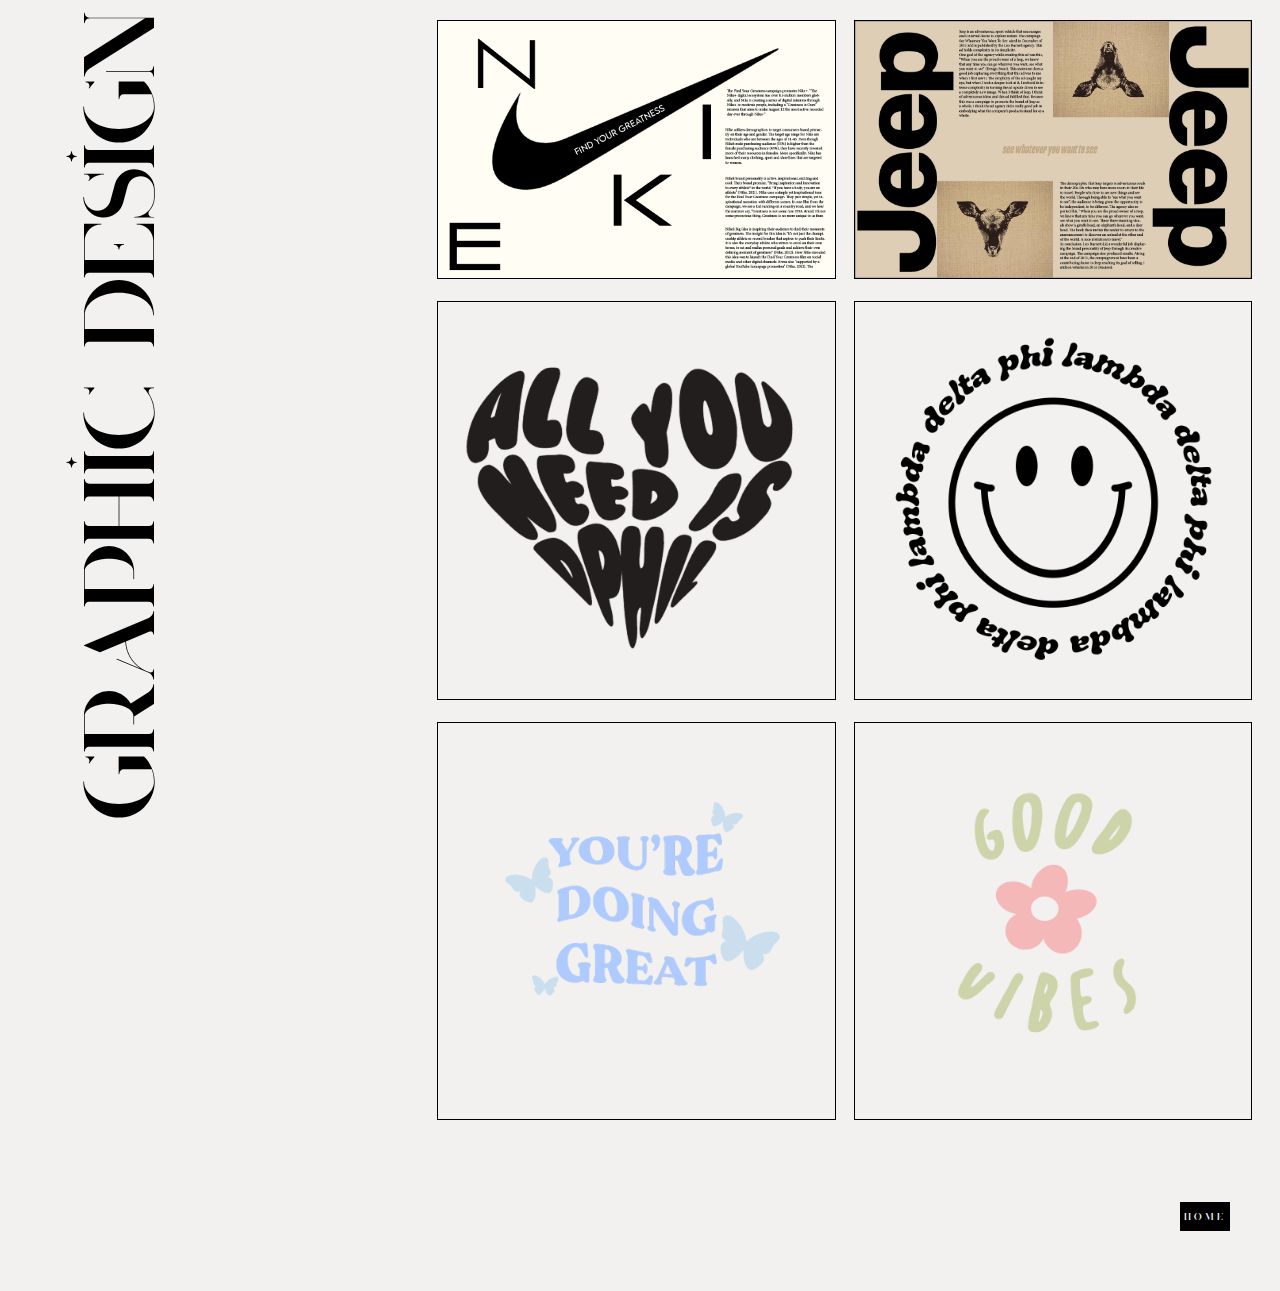
==== graphic-design.html @ b5dbe9f8 "first commit" ====
<!doctype html>
<html lang="en">
<head>
    <meta charset="UTF-8">
    <meta name="viewport" content="width=device-width, initial-scale=1.0">
    <title>Jennifer Nguyen | portfolio</title>
    <link rel="preconnect" href="https://fonts.googleapis.com">
    <link rel="preconnect" href="https://fonts.gstatic.com" crossorigin>
    <link href="https://fonts.googleapis.com/css2?family=Nanum+Gothic&display=swap" rel="stylesheet">
    <link href="https://fonts.googleapis.com/css2?family=Poppins:ital,wght@0,300;0,400;0,500;0,600;1,300;1,400&display=swap" rel="stylesheet">
    <link rel="stylesheet" href="//use.fontawesome.com/releases/v5.0.7/css/all.css">
    <link rel="stylesheet" href="/css/styles.css">
    <style> 
    @font-face {
           font-family: scientist;
           src: url(/font/scientist.ttf);
        }
        
        * {
           font-family: scientist;
        }
        @font-face {
           font-family: huova;
           src: url(/font/huova.otf);
        }
        
        * {
           font-family: huova;
        }


        
        </style>
</head>

<body>

<div class="graphic-design">
    <div class="graphic">
        <h1>graphic design</h1>

    </div>

    <div class="graphic">
        <img src="/img/graphic1.jpg " alt="graphic1"/>
        <img src="/img/graphic3.png " alt="graphic3"/>
        <img src="/img/graphic5.png " alt="graphic5"/>
    </div>

    <div class="graphic">
        <img src="/img/graphic2.jpg " alt="graphic2"/>
        <img src="/img/graphic4.png " alt="graphic4"/>
        <img src="/img/graphic6.png " alt="graphic6"/>
    </div>
</div>    

<div class="bottom">
    <div class="home">
        <a href="/index.html"><h3>home</h3></a>
    </div>
</div>
</body>
---- css/styles.css ----
/******* HEAD *******/

body{
    background-color:#f2f1ef;
    overflow-x: hidden;
    margin: 0 auto;
}
.grid-container {
    display: grid;
    grid-template-columns: auto auto auto auto auto auto auto;
    grid-gap: 25px;
    background-color: #f2f1ef;
    padding: 0 20px;
    margin-bottom: 100px;
    
  }
  
  .grid-container > div {
    background-color: #f2f1ef;
    text-align: center;
    font-size: 30px;
  }
  
  .item1 {
    grid-column: 1 / span 1;
    height: auto;
  }
  .item2 {
    grid-column: 2 / span 2;
  }
  .item3 {
    grid-column: 4 / span 2;
  }
  .item4 {
    grid-column: 6 / span 2;
  }

  .grid-container img{
      max-width: 100%;
      height: auto;
  }

  .item1 h1{
      font-family: huova;
      font-size: 120px;
      font-weight: 200;
      text-transform:uppercase;
      writing-mode: vertical-rl; 
      transform: rotate(-180deg);
      text-align: right;
      

  }

  .item1 p{
    font-family: huova;
    text-transform:uppercase;
    letter-spacing: 2px;
      font-size: 10px;
      font-weight: 200;
  }

  /******* NAV *******/
  .header-nav {
    width: 100%;
    z-index: 1;
    display: flex;
   justify-content: center;
    
  }
  
  .header-nav ul {
    list-style: none;
    margin: 0;
    padding: 0;
    display: flex;
    text-align: right;
    
  }
  
  .header-nav ul a {
    padding: 1rem;
  }
  
  .header-nav li a {
    font-family: scientist;
    font-size: 30px;
    font-weight: 100;
    text-align: center;
    color: #d7cfc8;
    text-decoration: none;
  }
  
  .header-nav li a:hover {
    color: #000;
  }

  /******* ABOUT *******/

  .myself:after {
    content: "";
    display: table;
    clear: both;
  }
  .text {
    float: left;
    width: 20%;
    height: 500px;
    padding:0;
    position: relative;
    margin-bottom: 100px;
   }

  .cream{
    background-color:#f2f1ef;
      
    }

  .black {
    background-color: #f2f1ef;
    
  }

  .cream h2{
    color: #d7cfc8;
    font-size: 70px;
    font-family: huova;
    font-weight: 200;
    text-align: center;;
  }
  .black h2{
    color: #000;
    font-size: 70px;
    font-family: huova;
    font-weight: 200;
    text-align: center;
  }

  .black p{
    color:#000;
    font-size: 12px;
    padding: 0 12px;
    text-align: center;
    margin-bottom: 50px;
    font-family: 'Nanum Gothic', sans-serif;
    line-height: 30px;
  }
  .cream p{
    color:#beb6af;
    font-size: 12px;
    padding: 0 12px;
    text-align: center;
    margin-bottom: 50px;
    font-family: 'Nanum Gothic', sans-serif;
    line-height: 30px;
  }
  .text .image-text{
    position: absolute;
    top: 32%;
    left: 50%;
    transform: translate(-50%, -50%);
    color: #000;
    font-size: 70px;
  }

  /******* WORK *********/

  .work-grid-container {
    display: grid;
    gap: 25px;
    background-color: #f2f1ef;
    margin-bottom: 50px;
    margin-left: 20px;
    padding: 0 20px;
    
  }
  
  .work-grid-container > div {
    background-color: #f2f1ef;
  }
  
  .work1 {
    grid-column: 2 / span 1;
    grid-row: 1;
    
  }
  .work2 {
    grid-column: 3 / span 5;
    grid-row: 1;
    
  }

  .work3 {
    grid-column: 1 / span 4;
    grid-row: 2;
    
  }

  .work4 {
    grid-column: 4 / span 4;
    grid-row: 2 / span 4;
    
  }

  .work5 {
    grid-column: 1 / span 4;
    grid-row: 3;
    
  }



  .work1 h3{
    font-size: 160px;
    font-family: scientist;
    color: #000;
    font-weight: 200;
    line-height: .5px;
    text-align: center;
  
    


  }
  
  .link h4 {
    font-family: huova;
    font-size: 30px;
    color: #f2f1ef;
    background-color: #000;
    text-transform: uppercase;
    text-align: center;
    padding: 0;
    margin: 0 auto;
  }

  .projects {
    position: relative;
    padding: 20px;
    margin: 0 auto;
  }


  .design {
    position: relative;
    padding: 30px 10px;
    margin: 20px;
   
  }

  .gdesign {
    position: relative;
    padding: 30px 10px;
    margin: 20px;
    
  }

  .photography {
    position: relative;
    padding: 80px 5px;
    margin: 20px;
  }

  
  .link {
    position: absolute;
    top: 50%;
    left: 50%;
    transform: translate(-50%, -50%);
  }

  .box img {
    width: 60%;
    height: auto;
    margin-right: auto;
    margin-left: auto;
    display: block;
    border: 1px solid #000;
    padding: 10px;
  }

  .link a{
    text-decoration: none;

  }
  .link p:hover{
    color: #d7cfc8;
  }

  .link p{
    color: #f2f1ef;
    font-size: 18px;
    font-family: 'Nanum Gothic', sans-serif;
    text-align: center;
    letter-spacing: 1px;

  }

  /****** CONTACT *******/

  .bottom:after {
    content: "";
    display: table;
    clear: both;
  }
  .circle {
    float: left;
    width: 70%;
    padding:0;
    position: relative;
    display: flex;
    justify-content: center;
    align-items: center;
    overflow: hidden;
    font-family: huova;
   }
.socials {
    float: left;
    width: 30%;
    padding:0;
    position: relative;
    margin-bottom: 100px;
   }

#circ{
    animation: spin 14s linear infinite;
    font-family: huova;
    font-size: 70px;
}

.contact{
  font-family: huova;
  text-transform: uppercase;
  color: #000;
  margin-bottom: 100px;
}
@keyframes spin{
    100%{
        transform: rotate(360deg);
    }}

.socials a{
  text-decoration: none;
  color: #000;
  font-size: 20px;
  line-height: 100px;
}

.socials a:hover{
  color:#d7cfc8;
}
.socials{
  margin: auto 0;
}

/****** WEB PROJECTS *******/

.top h1{
  font-family: huova;
  font-size: 100px;
  color: #000;
  font-weight: 200;
  margin-bottom: 0;
  line-height: 0;
}
.top p{
  font-family: scientist;
  font-size: 50px;
  font-weight: 100;
  color: #000;
  margin-top: 0;
  padding: 0 10px;
}

.projects-container {
  
  margin: 20px 0px 20px 50px;
  
  
}

.projects-background{
  background-image: url('/img/projects-background.JPG');
  background-repeat: no-repeat;
  background-size: 300px 1080px;
  background-attachment: fixed;
  background-position: right;
}

.site h2{
  font-family: huova;
  color: #f2f1ef;
  background-color: #000;
  font-size: 40px;
  font-weight: 200;
}

.projects-container p{
  font-family: 'Nanum Gothic', sans-serif;
  color: #000;
  font-size: 15px;
  font-weight: 200;
}

.description{
  width: 500px;
}


.btn-group {
  margin-left: auto;
  margin-right: auto;
}
  .btn-group button {
    border: 1px solid #000; 
    padding: 0px 10px; 
    margin: 0 10px;
    cursor: pointer;
    justify-content: center;
  }
  .btn-group button:hover {
    border: none;
    
  }

  .btn-group a{
    text-decoration: none;
  }

  .btn-group h2 {
    font-family: huovo;
    font-size: 7px;
    font-weight: 400;
    text-align: center;
    color: #000;
    letter-spacing: 3px;
    
  }

  .home a{
    text-decoration: none;
  
  }

  .home h3{
    color: #f2f1ef;
    background-color: #000;
    font-family: huova;
    font-size: 10px;
    font-weight: 100;
    padding: 10px 0;
    letter-spacing: 3px;
  }

  .home h3:hover{
    color: #000;
    background-color: #f2f1ef;
  }

  .home{
    width: 50px;
    margin: 50px;
    float: right;
    text-align: center;
  }

  /****** PHOTOGRAPHY *******/

  .title-photography h1{
    font-family: scientist;
    font-size: 150px;
    color: #000;
    font-weight: 200;
    padding: 50px 50px 0 50px;
    margin-bottom: 0;
    line-height: 0;
  }
  .title-photography p{
    font-family: huova;
    font-size: 10px;
    font-weight: 100;
    color: #000;
    margin-top: 0;
    padding:30px;
  }

  .wrapper {
    width: 100%;
    overflow: hidden;
    background-color: #000;
    padding: 30px 0;
    margin: 30px 0;
    
  }
  .photobanner {
    position: relative;
    height: 233px;
    display: flex;
    width: 100%;
    
  }
  
  .photobanner img {
    margin: 0px 25px;
  }
  
  .photobanner {
    animation: bannermove 50s linear infinite alternate-reverse;
  }

  .photobanner2 {
    animation: bannermove 50s linear infinite alternate;
  }

  .photobanner2 {
    position: relative;
    height: 233px;
    display: flex;
    width: 100%;
    
  }
  
  .photobanner2 img {
    margin: 0px 25px;
  }
  
  @keyframes bannermove {
    from {
      left: 0px;
    }
    to {
      left: -3200px;
    }
  }

  /****** WEB DESIGN ******/

  .redesign {
    position: relative;
    text-align: center;
    width: 40%;
    height: auto;
    margin-left: auto;
    margin-right: auto;
  
    
  }
  .redesign:before {
    content: "";
    display: block;
    position: absolute;
    top: 0;
    bottom: 0;
    left: 0;
    right: 0;
    width: 90%;
    height: 90%;
    background: #000;
    opacity: 20%;
  }
  .redesign img{
    width: 100%;
    margin-left: auto;
    margin-right: auto;
  }

  .centered h2{
    font-family: huova;
    color: #f2f1ef;
    font-size: 50px;
    font-weight: 100;
  }
  .centered {
    position: absolute;
    top: 50%;
    left: 50%;
    transform: translate(-50%, -50%);
    font-size: 20px;
  }
  .image {
    display: block;
    width: 100%;
    height: 100%;
    margin-left: auto;
    margin-right: auto;
  }
  
  .overlay {
    position: absolute;
    top: 0;
    bottom: 0;
    left: 0;
    right: 0;
    height: 100%;
    width: 100%;
    opacity: 0;
    transition: .5s ease;
    background-color: #000;
  }
  
  .redesign:hover .overlay {
    opacity: 1;
  }
  
  .links {
    color: #f2f1ef;
    font-size: 20px;
    position: absolute;
    top: 50%;
    left: 50%;
    -webkit-transform: translate(-50%, -50%);
    -ms-transform: translate(-50%, -50%);
    transform: translate(-50%, -50%);
    text-align: center;
  }

  .links h3 {
    font-family: huova;
    text-transform: uppercase;
    font-size: 15px;
    font-weight: 100;
  }
  .links p {
    font-size: 12px;
    font-weight: 400;
    font-family: 'Nanum Gothic', sans-serif;
    color:#f2f1ef;
  }

  .center {
    margin: 0;
    top: 50%;
    left: 50%;
    -ms-transform: translate(-50%, -50%);
    transform: translate(-50%, -50%);
  }
  
  /******** GRAPHIC DESIGN *******/

  .graphic-design:after {
    content: "";
    display: table;
    clear: both;
  }
  .graphic {
    float: left;
    width: 31%;
    padding:0px;
    margin:10px;
   
   
   }

   .graphic h1{
    font-family: huova;
    font-size: 100px;
    font-weight: 200;
    writing-mode: vertical-rl; 
    transform: rotate(-180deg);
    text-align: right;
    

}

.graphic img{
  width: 100%;
  height: auto;
  border: 1px solid #000;
  margin: 10px;
}


/****** RESPONSIVE ******/

@media only screen and (max-width: 1000px) {
  .item1 h1 {
    font-size: 90px;
    padding: 0;
    
  }
  .item1 p{
    margin-top: 0px;
    font-size: 8px;
  }
  .cream h2{
    font-size: 50px;
  }
  .black h2{
    font-size: 50px;
  }

  .black p{
    font-size: 10px;
    line-height: 20px;
  }
  .cream p{
    font-size: 10px;
    line-height: 20px;
  }
  .work1 h3{
    font-size: 90px;
  }
  
  .link h4 {
    font-size: 20px;
  }
  .link p{
    font-size: 12px;
  }
  #circ{
    font-size: 50px;
}
.socials a{
  font-size: 14px;
  line-height: 70px;
}

.top h1{
  font-size: 60px;
}
.centered h2{
  font-size: 30px;
}

.links h3{
  font-size:12px;
}

.links p{
  font-size:10px;
}
.links {
  font-size: 12px;
}

.redesign{
  width: 50%;
}

.title-photography h1 {
  font-size: 100px;
}


}

@media only screen and (max-width: 890px){
  .graphic{
    width: 100%
  }
  .graphic-design{
    padding: 0 20px;
  }
}

@media only screen and (max-width: 650px) {
  .grid-container img{
    display: none;
  }
  .grid-container {
    display: block;
    margin-bottom: 0;
    height: auto;
  }
  .text {
    width: 100%;
    height: auto;
    margin: 0 auto;
  }
  .black p{
    margin: 0 50px;
  }
  .cream p{
    margin: 0 50px;
  }
  .myself{
    padding-bottom: 100px;
  }
  .work-grid-container{
    display: block;
  }
  .circle {
    width: 100%;
    padding-bottom: 50px;
  }
  .socials {
    text-align: center;
    width: 100%;
  }
  .site h2{
    font-size: 25px;
   
  }
  
  .projects-container p{
    font-size: 10px;
  }

  .top h1{
    font-size: 40px;
  }
  .top p{
    font-size: 20px;
  }
  .home h3{
    font-size: 8px;
  }
  .redesign{
    width: 70%;
  }

  .photobanner {
    height: 100px;
  }
  .photobanner2 {
    height: 100px;
  }
  .photobanner img{
    margin: 0 5px;
  }
  .photobanner2 img{
    margin: 0 5px;
  }
  .wrapper {
    margin: 10px 0;
    padding: 10px 0;
  }
  .title-photography h1 {
    font-size: 60px;
  }
  .title-photography p {
    font-size: 8px;
  }
  @keyframes bannermove {
    from {
      left: 0px;
    }
    to {
      left: -1200px;
    }
  }
}
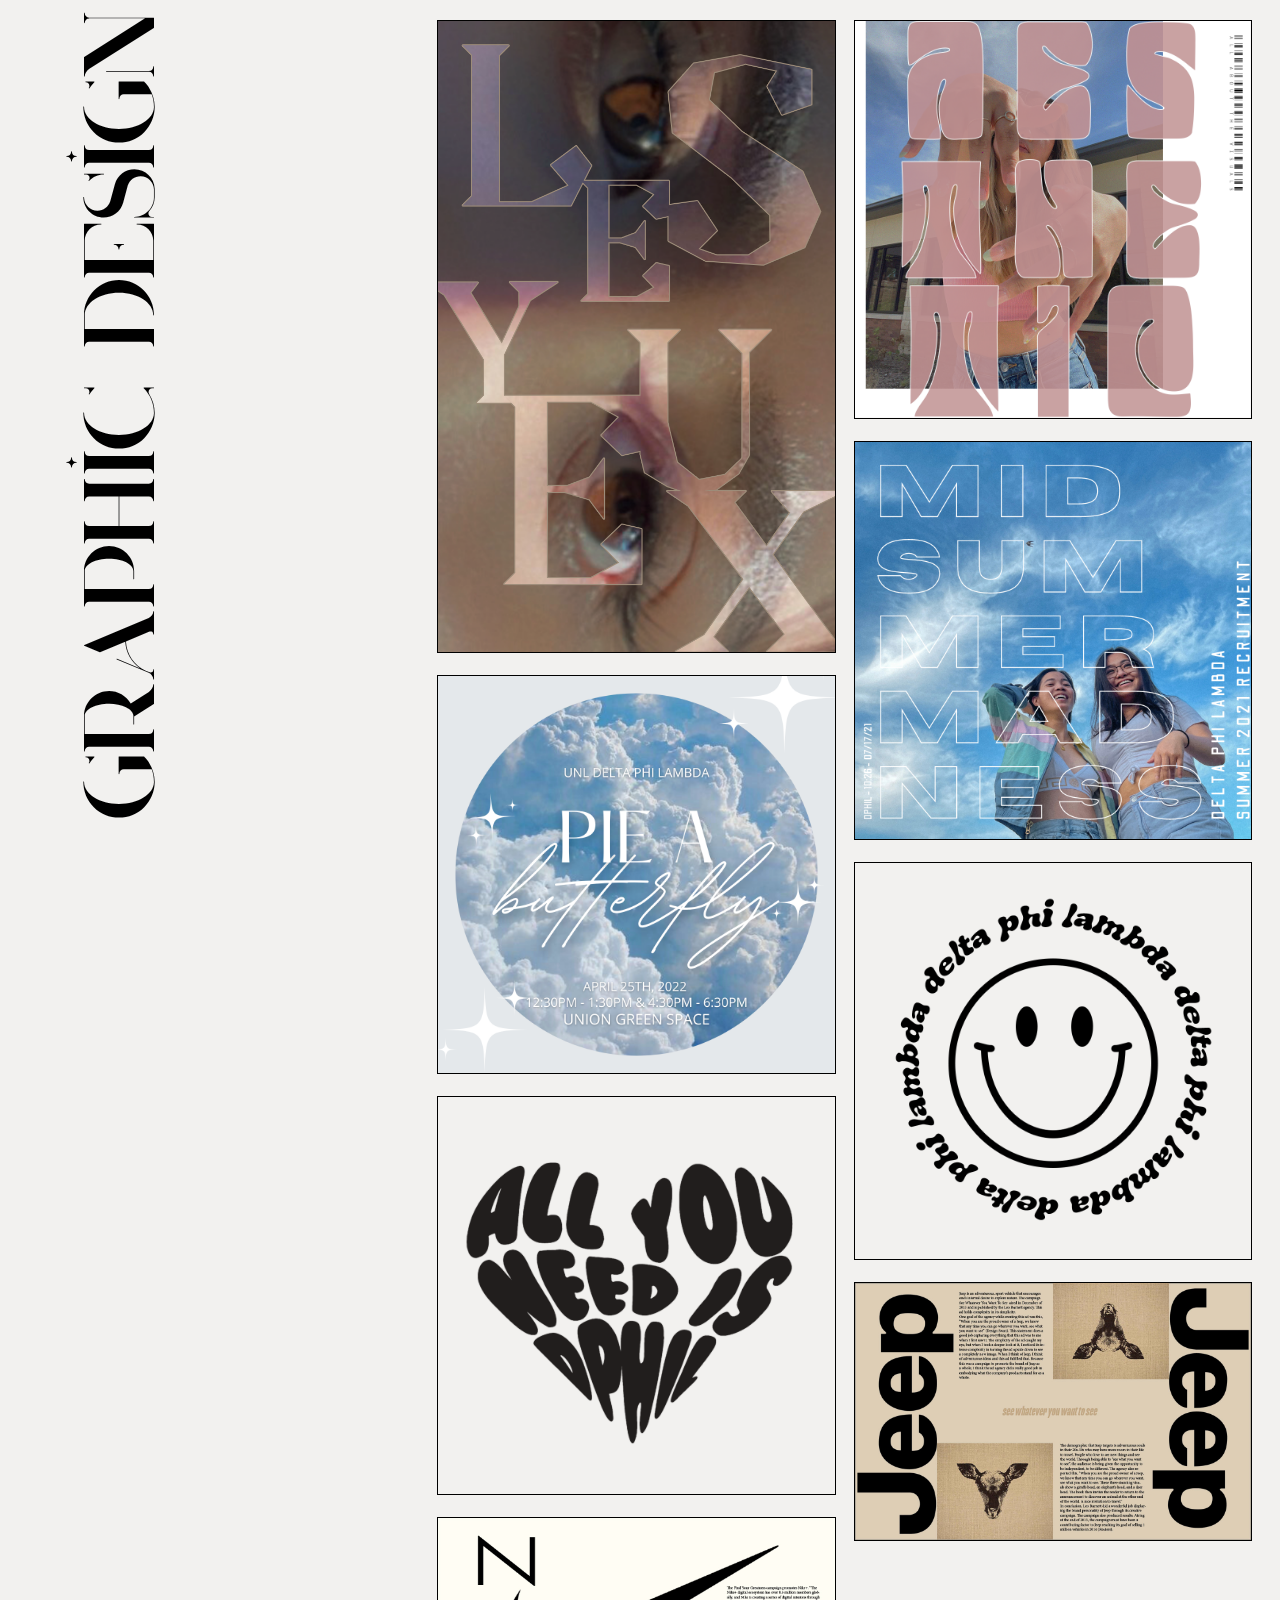
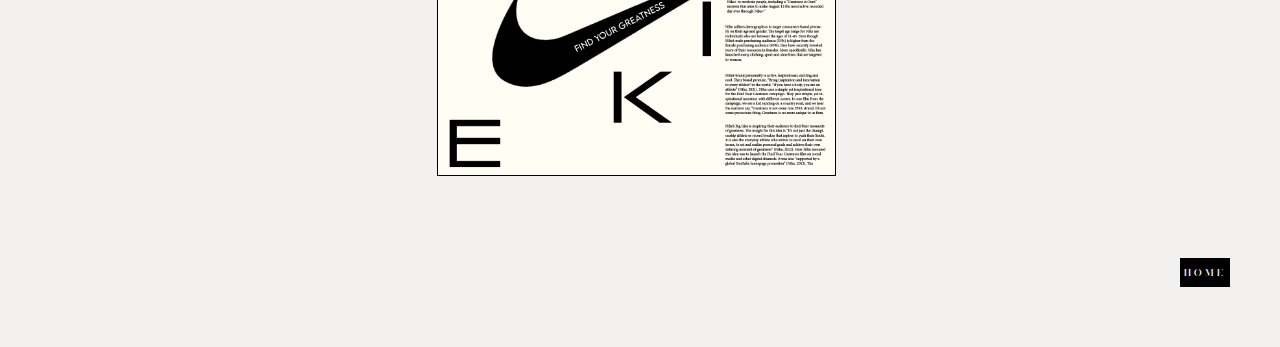
==== commit b889819b: "graphics" ====
--- a/graphic-design.html
+++ b/graphic-design.html
@@ -3,7 +3,7 @@
 <head>
     <meta charset="UTF-8">
     <meta name="viewport" content="width=device-width, initial-scale=1.0">
-    <title>Jennifer Nguyen | portfolio</title>
+    <title>Jennifer Nguyen | graphic design</title>
     <link rel="preconnect" href="https://fonts.googleapis.com">
     <link rel="preconnect" href="https://fonts.gstatic.com" crossorigin>
     <link href="https://fonts.googleapis.com/css2?family=Nanum+Gothic&display=swap" rel="stylesheet">
@@ -42,15 +42,21 @@
     </div>
 
     <div class="graphic">
+        
+        <img src="/img/graphics1.png " alt="graphic5"/>
+        <img src="/img/graphics3.png " alt="graphic5"/>
+        <img src="/img/graphic3.png " alt="graphic3"/>
         <img src="/img/graphic1.jpg " alt="graphic1"/>
-        <img src="/img/graphic3.png " alt="graphic3"/>
-        <img src="/img/graphic5.png " alt="graphic5"/>
+        
     </div>
 
     <div class="graphic">
+        
+        <img src="/img/graphics2.png " alt="graphic6"/>
+        <img src="/img/graphics4.png " alt="graphic5"/>
+        <img src="/img/graphic4.png " alt="graphic4"/>
         <img src="/img/graphic2.jpg " alt="graphic2"/>
-        <img src="/img/graphic4.png " alt="graphic4"/>
-        <img src="/img/graphic6.png " alt="graphic6"/>
+        
     </div>
 </div>    
 
--- a/css/styles.css
+++ b/css/styles.css
@@ -1,9 +1,23 @@
 /******* HEAD *******/
+html {
+  scroll-behavior: smooth;
+}
 
 body{
     background-color:#f2f1ef;
     overflow-x: hidden;
     margin: 0 auto;
+}
+.reveal{
+  position: relative;
+  transform: translateY(150px);
+  opacity: 0;
+  transition: 1s all ease;
+}
+
+.reveal.active{
+  transform: translateY(0);
+  opacity: 1;
 }
 .grid-container {
     display: grid;
@@ -16,7 +30,7 @@
   }
   
   .grid-container > div {
-    background-color: #f2f1ef;
+   
     text-align: center;
     font-size: 30px;
   }
@@ -27,12 +41,26 @@
   }
   .item2 {
     grid-column: 2 / span 2;
+    background-color: #000;
+    width: 100px;
+    padding: 50px;
+    margin: 20px;
   }
   .item3 {
     grid-column: 4 / span 2;
+    background-color: #000;
+    width: 100px;
+    height: 63%;
+    padding: 50px;
+    margin: 20px;
   }
   .item4 {
     grid-column: 6 / span 2;
+    background-color: #000;
+    width: 100px;
+    height: 50%;
+    padding: 50px;
+    margin: 20px;
   }
 
   .grid-container img{
@@ -87,13 +115,25 @@
     font-size: 30px;
     font-weight: 100;
     text-align: center;
-    color: #d7cfc8;
+    color:#d7cfc8;
     text-decoration: none;
   }
   
   .header-nav li a:hover {
     color: #000;
   }
+
+
+/******* SCROLL *******/
+section {
+  position: relative;
+  display: grid;
+  place-content:center;
+  height: 100vh;
+  color: #d7cfc8;
+}
+
+
 
   /******* ABOUT *******/
 
@@ -102,58 +142,48 @@
     display: table;
     clear: both;
   }
+
+  .myself {
+    margin: 0 50px;
+  }
   .text {
     float: left;
-    width: 20%;
+    width: 30%;
     height: 500px;
     padding:0;
     position: relative;
     margin-bottom: 100px;
    }
 
-  .cream{
-    background-color:#f2f1ef;
-      
-    }
-
-  .black {
-    background-color: #f2f1ef;
-    
-  }
-
-  .cream h2{
-    color: #d7cfc8;
-    font-size: 70px;
+   .title-about {
+    float: left;
+    width: 70%;
+    height: 500px;
+    padding:0;
+    position: relative;
+    margin-bottom: 100px;
+   }
+
+
+  .title-about h2{
+    color: #000;
+    font-size: 150px;
     font-family: huova;
     font-weight: 200;
-    text-align: center;;
-  }
-  .black h2{
-    color: #000;
-    font-size: 70px;
-    font-family: huova;
-    font-weight: 200;
-    text-align: center;
-  }
-
-  .black p{
+    text-align: right;
+    margin: 0 auto;
+  }
+
+  .text p{
     color:#000;
     font-size: 12px;
     padding: 0 12px;
-    text-align: center;
+    text-align: left;
     margin-bottom: 50px;
     font-family: 'Nanum Gothic', sans-serif;
     line-height: 30px;
   }
-  .cream p{
-    color:#beb6af;
-    font-size: 12px;
-    padding: 0 12px;
-    text-align: center;
-    margin-bottom: 50px;
-    font-family: 'Nanum Gothic', sans-serif;
-    line-height: 30px;
-  }
+ 
   .text .image-text{
     position: absolute;
     top: 32%;
@@ -165,6 +195,8 @@
 
   /******* WORK *********/
 
+  
+
   .work-grid-container {
     display: grid;
     gap: 25px;
@@ -211,16 +243,14 @@
 
 
   .work1 h3{
-    font-size: 160px;
-    font-family: scientist;
-    color: #000;
+    font-size: 90px;
+    font-family: huova;
+    color: #f2f1ef;
+    background-color:#000;
     font-weight: 200;
-    line-height: .5px;
     text-align: center;
-  
-    
-
-
+    margin-top: 0;
+    
   }
   
   .link h4 {
@@ -331,8 +361,9 @@
 .contact{
   font-family: huova;
   text-transform: uppercase;
-  color: #000;
-  margin-bottom: 100px;
+  color: #f2f1ef;
+  background-color: #000;
+  padding: 100px 0 100px;
 }
 @keyframes spin{
     100%{
@@ -341,7 +372,7 @@
 
 .socials a{
   text-decoration: none;
-  color: #000;
+  color: #f2f1ef;
   font-size: 20px;
   line-height: 100px;
 }
@@ -678,6 +709,21 @@
     padding: 0;
     
   }
+  .item2 {
+    width: 80px;
+    padding: 40px;
+    margin: 20px;
+  }
+  .item3 {
+    width: 80px;
+    padding: 40px;
+    margin: 20px;
+  }
+  .item4 {
+    width: 80px;
+    padding: 40px;
+    margin: 20px;
+  }
   .item1 p{
     margin-top: 0px;
     font-size: 8px;
@@ -741,7 +787,17 @@
   font-size: 100px;
 }
 
-
+.text {
+  width: 50%;
+}
+
+.title-about {
+  width:50%;
+}
+
+.title-about h2{
+  font-size: 100px;
+}
 }
 
 @media only screen and (max-width: 890px){
@@ -751,8 +807,20 @@
   .graphic-design{
     padding: 0 20px;
   }
-}
-
+
+ 
+}
+
+@media only screen and (max-width: 750px){
+
+  .work-grid-container{
+    display: block;
+  }
+
+  .work1 h3{
+    font-size: 50px;
+  }
+}
 @media only screen and (max-width: 650px) {
   .grid-container img{
     display: none;
@@ -776,9 +844,7 @@
   .myself{
     padding-bottom: 100px;
   }
-  .work-grid-container{
-    display: block;
-  }
+ 
   .circle {
     width: 100%;
     padding-bottom: 50px;
@@ -839,4 +905,22 @@
       left: -1200px;
     }
   }
+
+  .text {
+    width: 75%;
+  }
+  
+  .title-about {
+    display: none;
+  }
+
+  .item2 {
+    display: none;
+  }
+  .item3 {
+    display: none;
+  }
+  .item4 {
+    display: none;
+  }
 }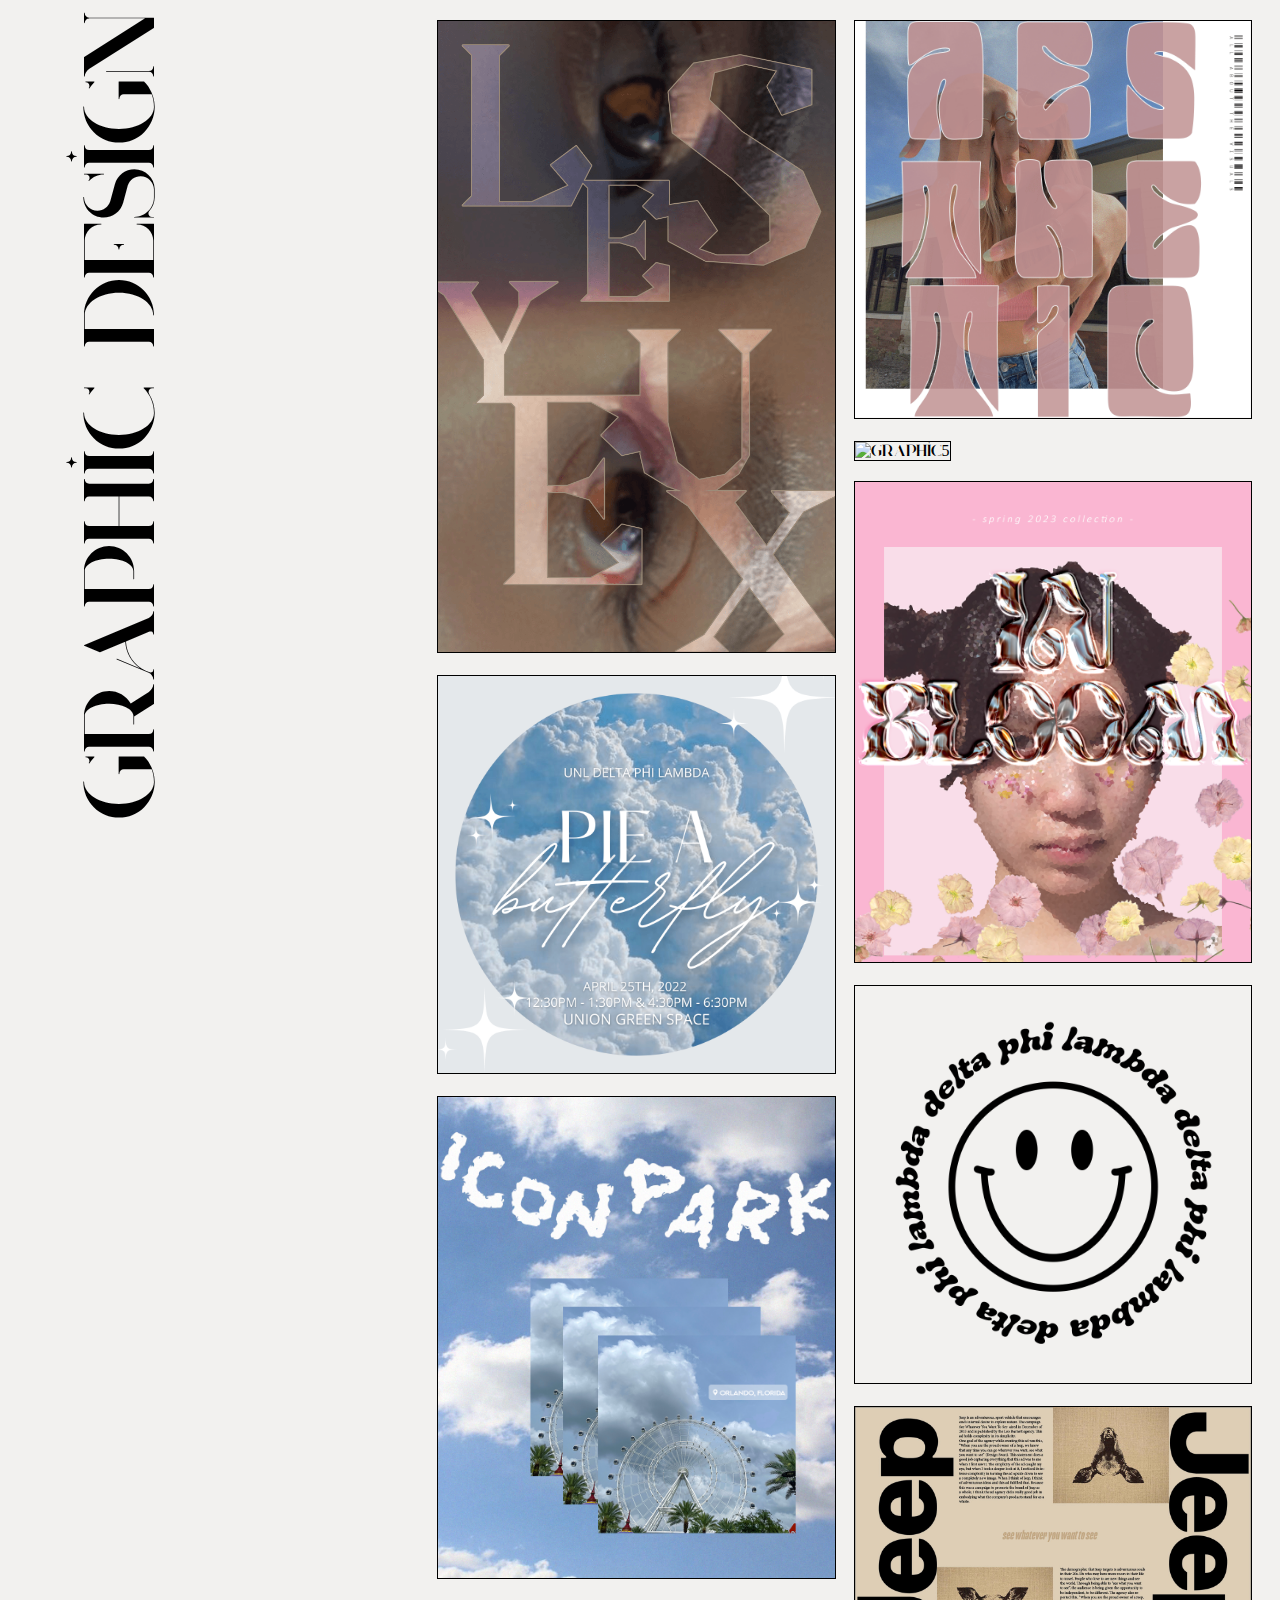
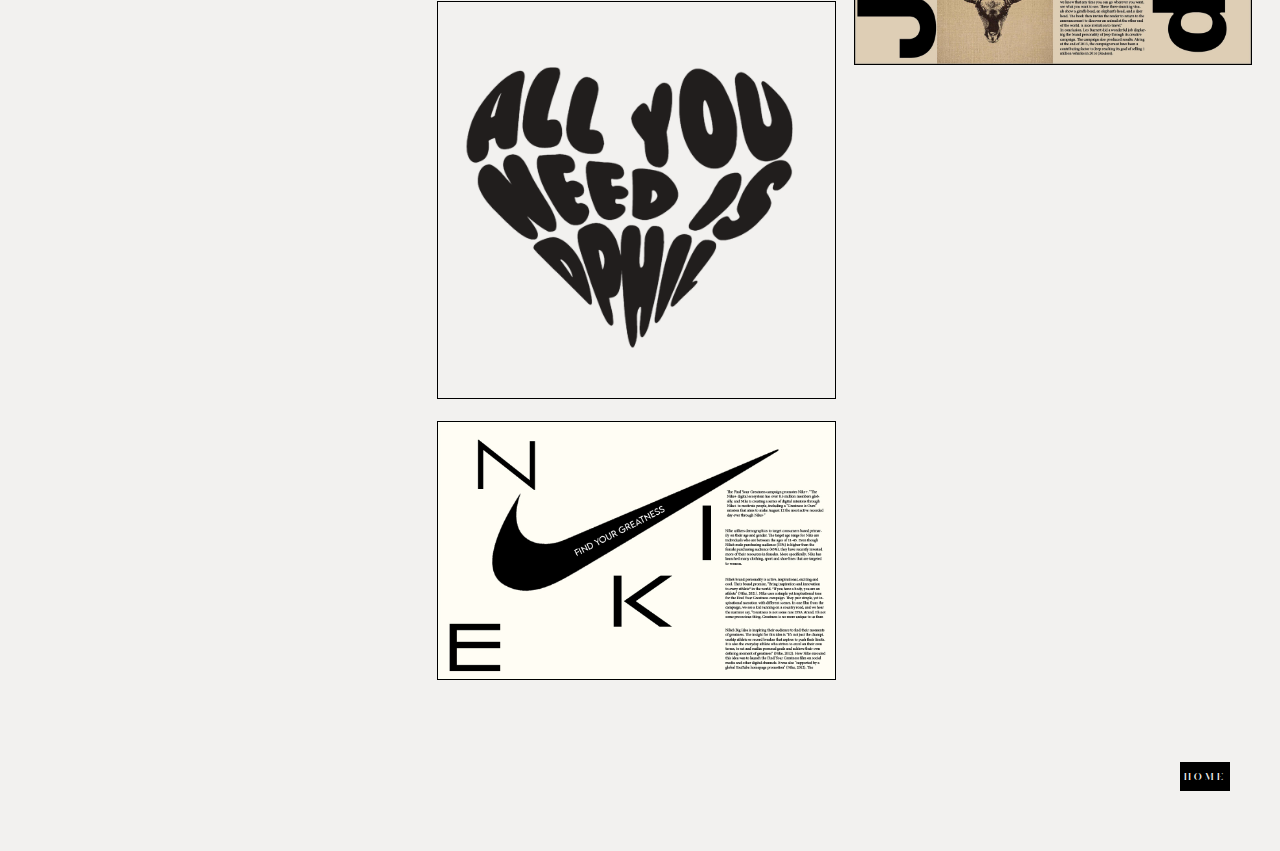
==== commit 91568725: "graphics" ====
--- a/graphic-design.html
+++ b/graphic-design.html
@@ -45,6 +45,7 @@
         
         <img src="/img/graphics1.png " alt="graphic5"/>
         <img src="/img/graphics3.png " alt="graphic5"/>
+        <img src="/img/graphics6.png " alt="graphic5"/>
         <img src="/img/graphic3.png " alt="graphic3"/>
         <img src="/img/graphic1.jpg " alt="graphic1"/>
         
@@ -53,7 +54,8 @@
     <div class="graphic">
         
         <img src="/img/graphics2.png " alt="graphic6"/>
-        <img src="/img/graphics4.png " alt="graphic5"/>
+        <img src="/img/graphics5.png " alt="graphic5"/>
+        <img src="/img/graphics7.png " alt="graphic5"/>
         <img src="/img/graphic4.png " alt="graphic4"/>
         <img src="/img/graphic2.jpg " alt="graphic2"/>
         
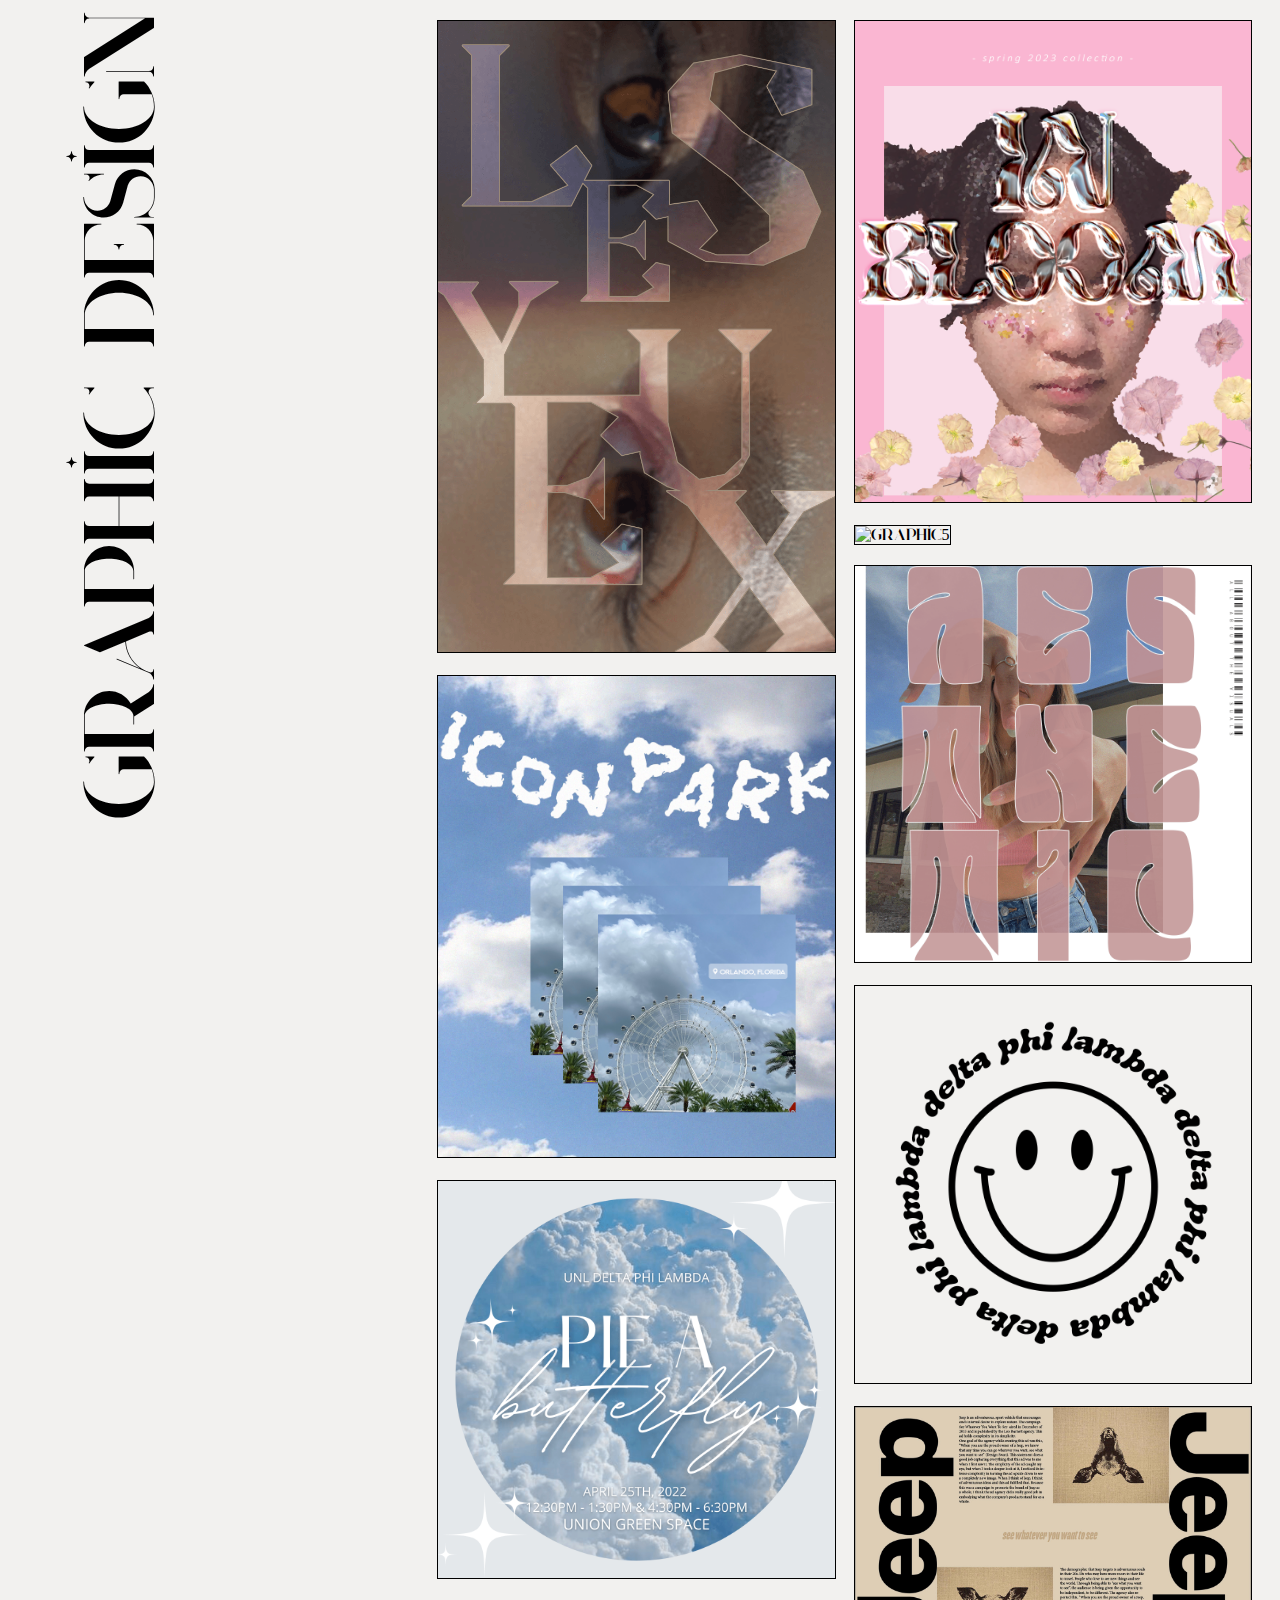
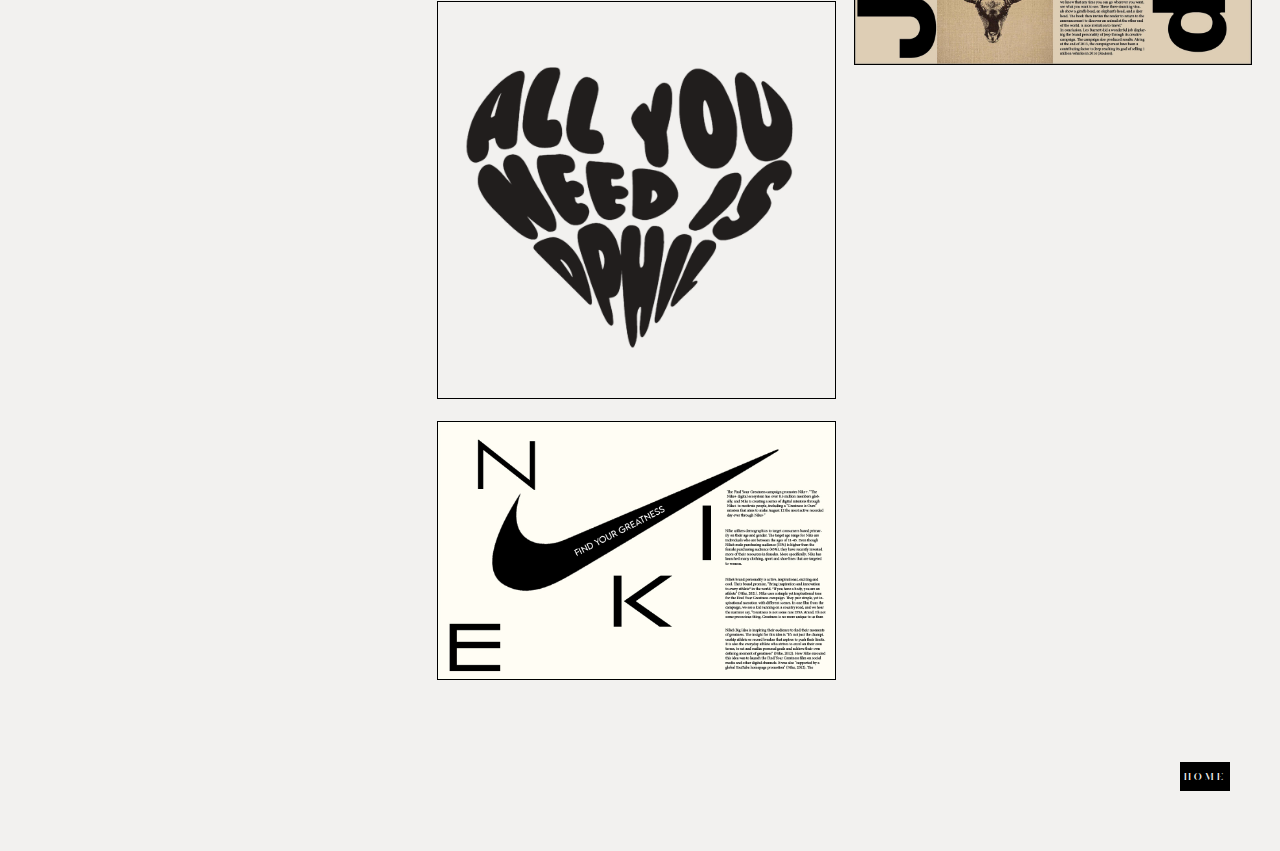
==== commit 92485039: "order" ====
--- a/graphic-design.html
+++ b/graphic-design.html
@@ -44,8 +44,8 @@
     <div class="graphic">
         
         <img src="/img/graphics1.png " alt="graphic5"/>
+        <img src="/img/graphics6.png " alt="graphic5"/>
         <img src="/img/graphics3.png " alt="graphic5"/>
-        <img src="/img/graphics6.png " alt="graphic5"/>
         <img src="/img/graphic3.png " alt="graphic3"/>
         <img src="/img/graphic1.jpg " alt="graphic1"/>
         
@@ -53,9 +53,9 @@
 
     <div class="graphic">
         
+        <img src="/img/graphics7.png " alt="graphic5"/>
+        <img src="/img/graphics5.png " alt="graphic5"/>
         <img src="/img/graphics2.png " alt="graphic6"/>
-        <img src="/img/graphics5.png " alt="graphic5"/>
-        <img src="/img/graphics7.png " alt="graphic5"/>
         <img src="/img/graphic4.png " alt="graphic4"/>
         <img src="/img/graphic2.jpg " alt="graphic2"/>
         
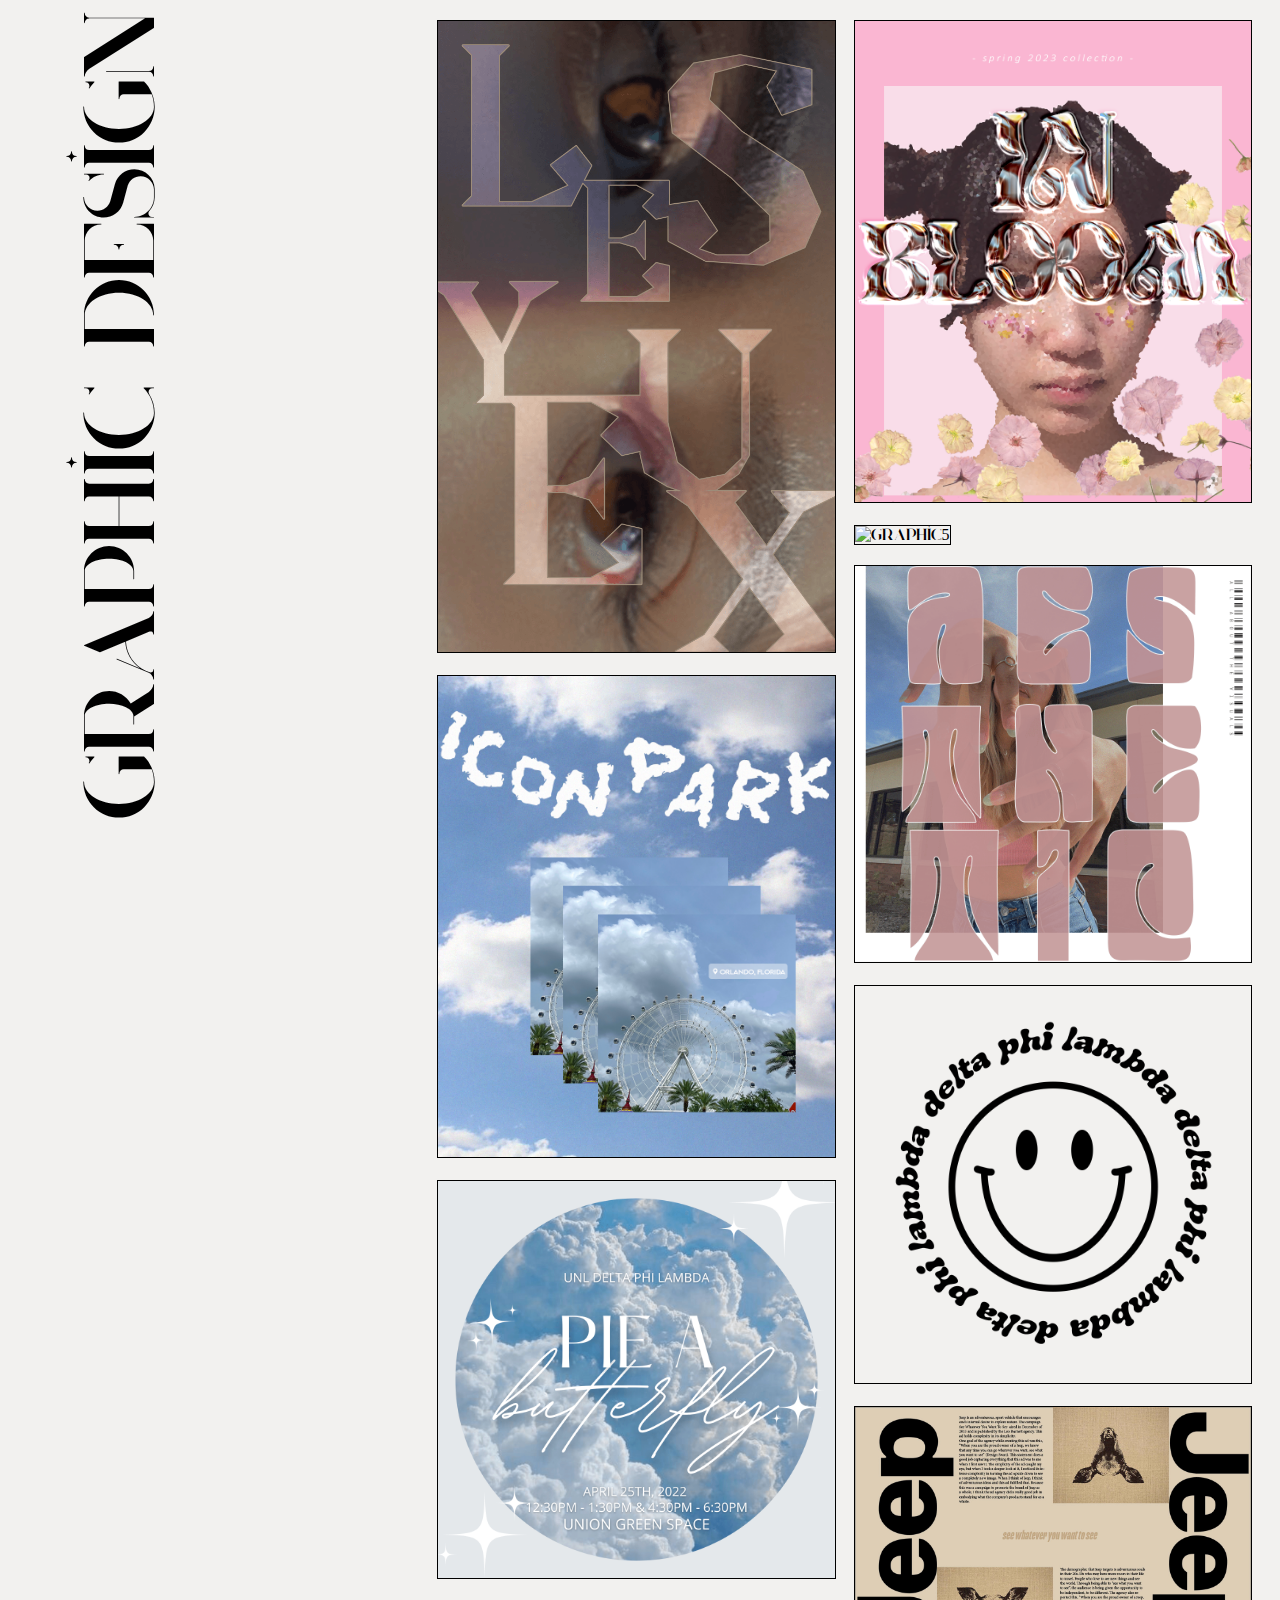
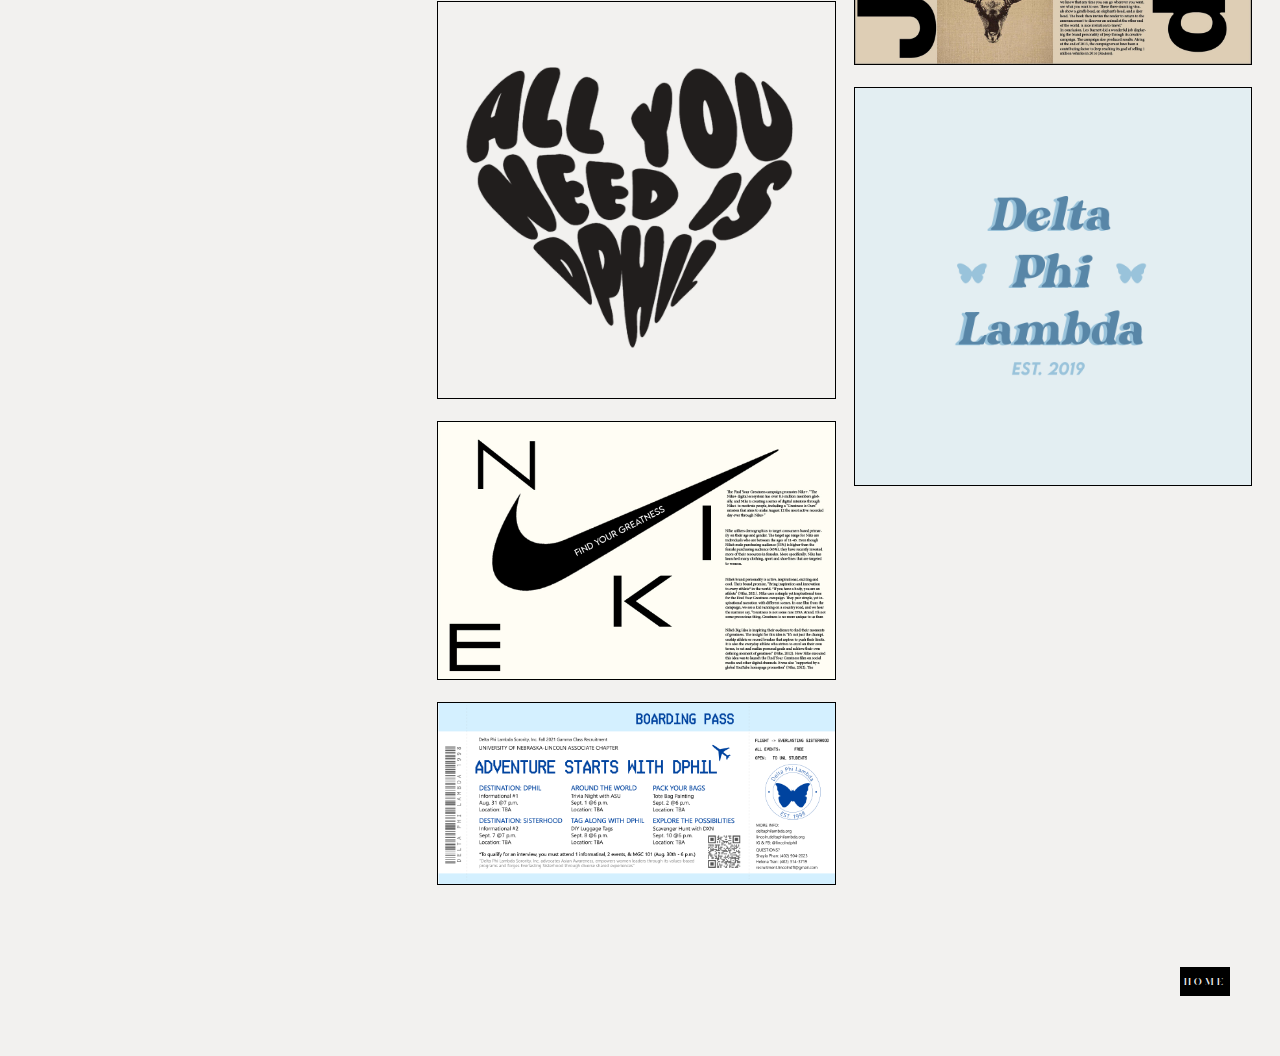
==== commit 86de3043: "gr" ====
--- a/graphic-design.html
+++ b/graphic-design.html
@@ -48,6 +48,7 @@
         <img src="/img/graphics3.png " alt="graphic5"/>
         <img src="/img/graphic3.png " alt="graphic3"/>
         <img src="/img/graphic1.jpg " alt="graphic1"/>
+        <img src="/img/graphics9.png " alt="graphic5"/>
         
     </div>
 
@@ -58,6 +59,7 @@
         <img src="/img/graphics2.png " alt="graphic6"/>
         <img src="/img/graphic4.png " alt="graphic4"/>
         <img src="/img/graphic2.jpg " alt="graphic2"/>
+        <img src="/img/graphics8.png " alt="graphic5"/>
         
     </div>
 </div>    
